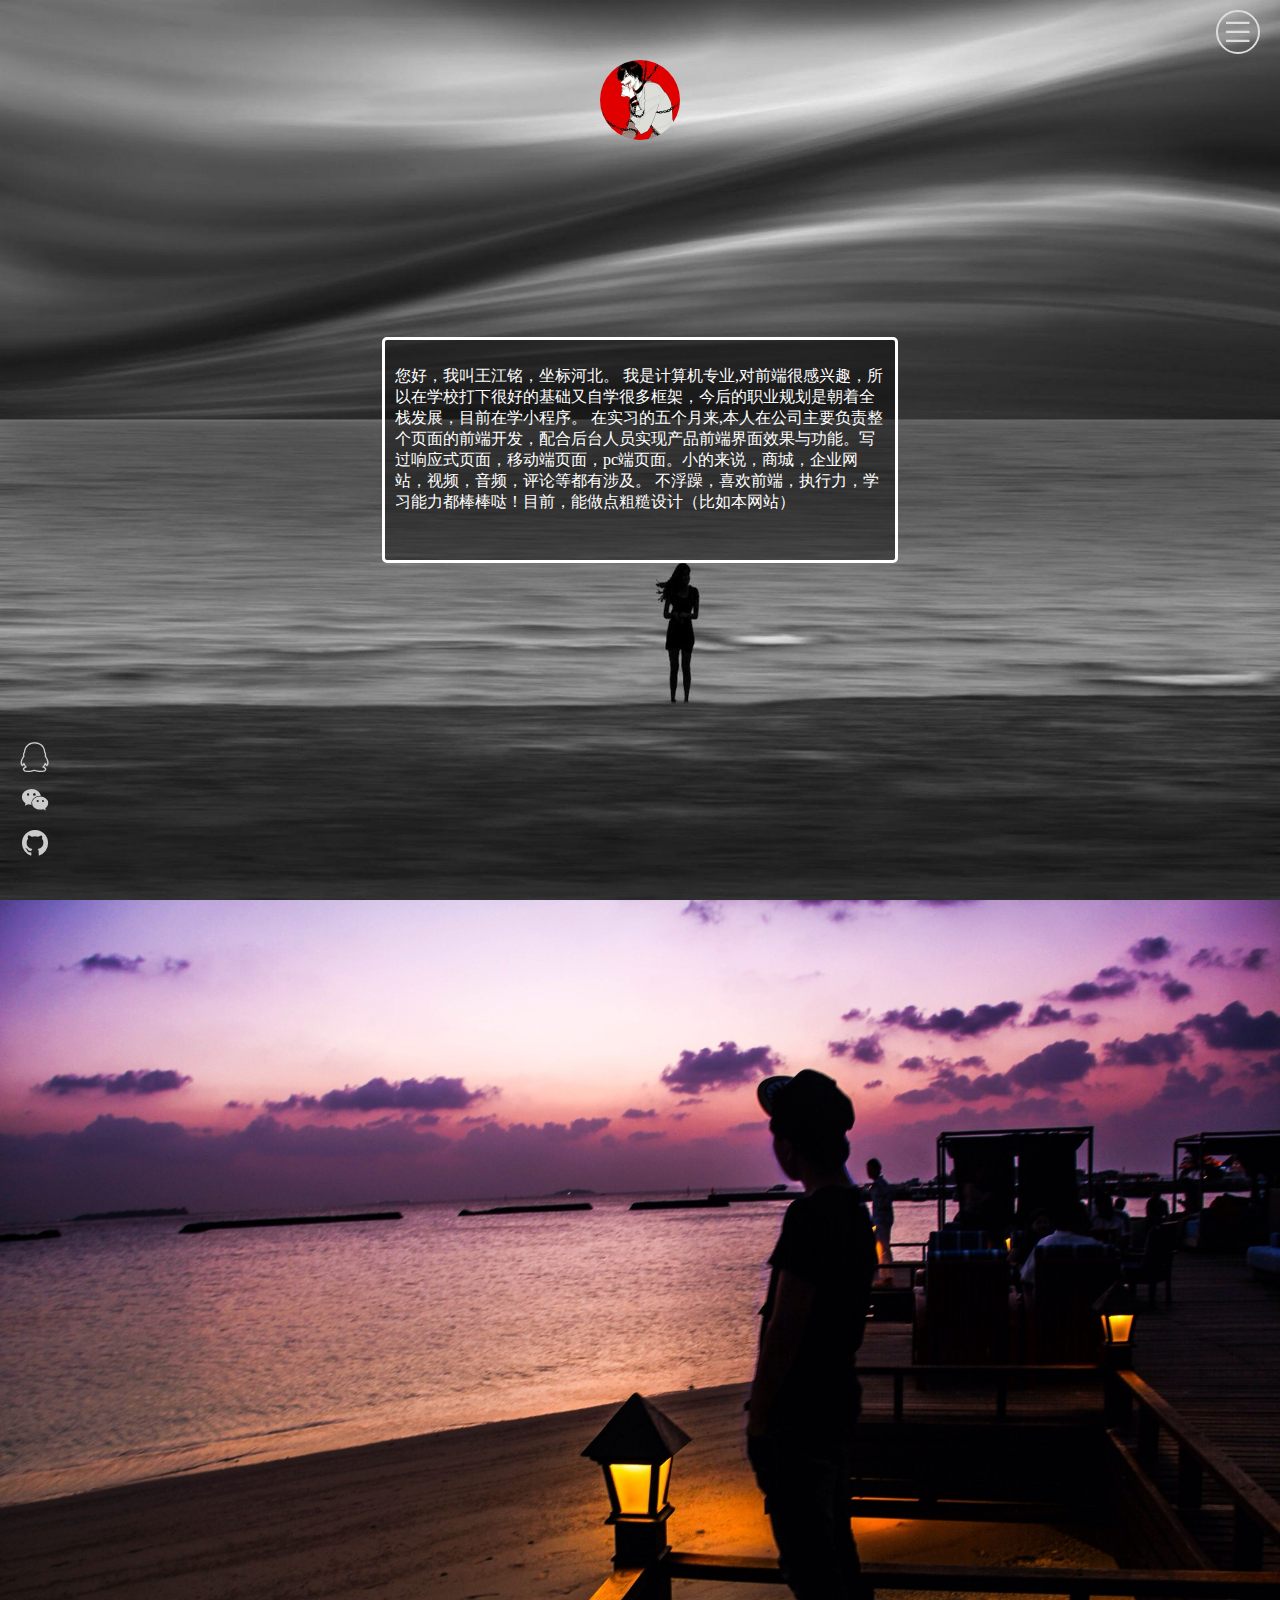
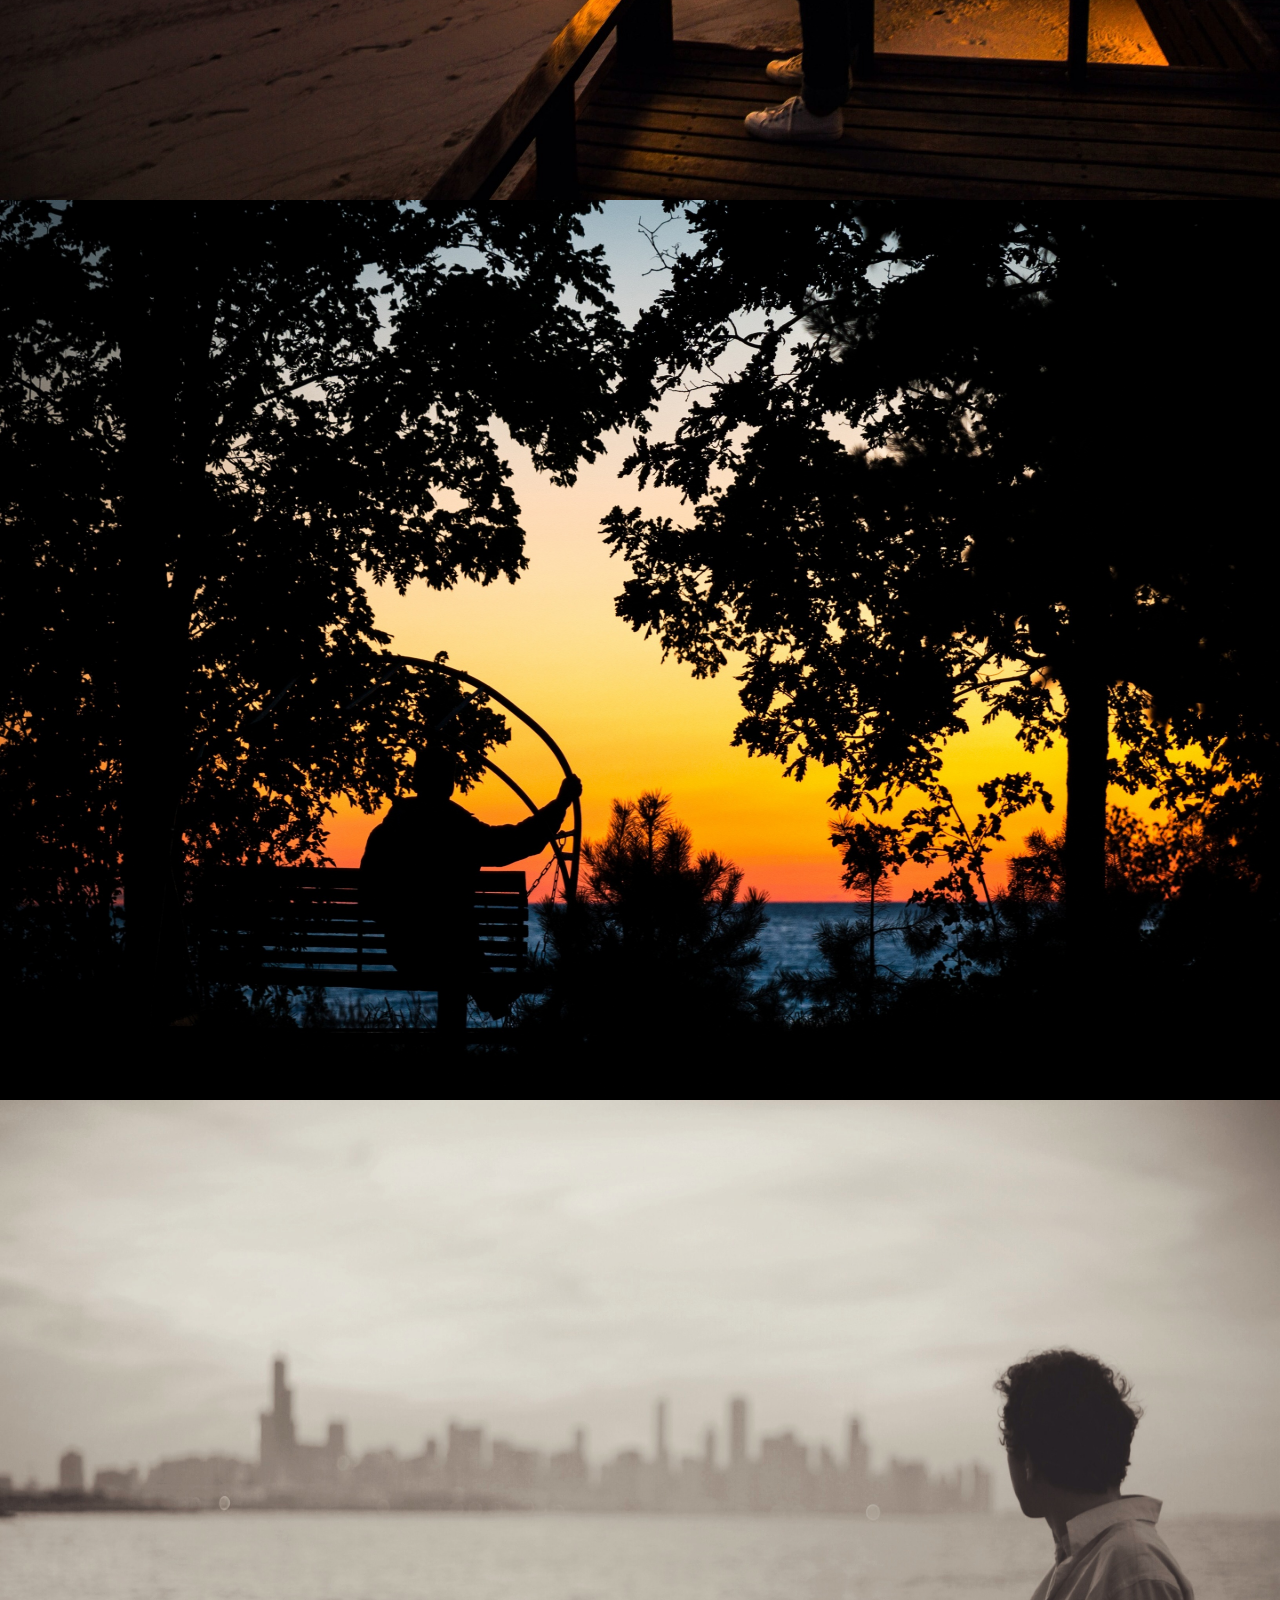
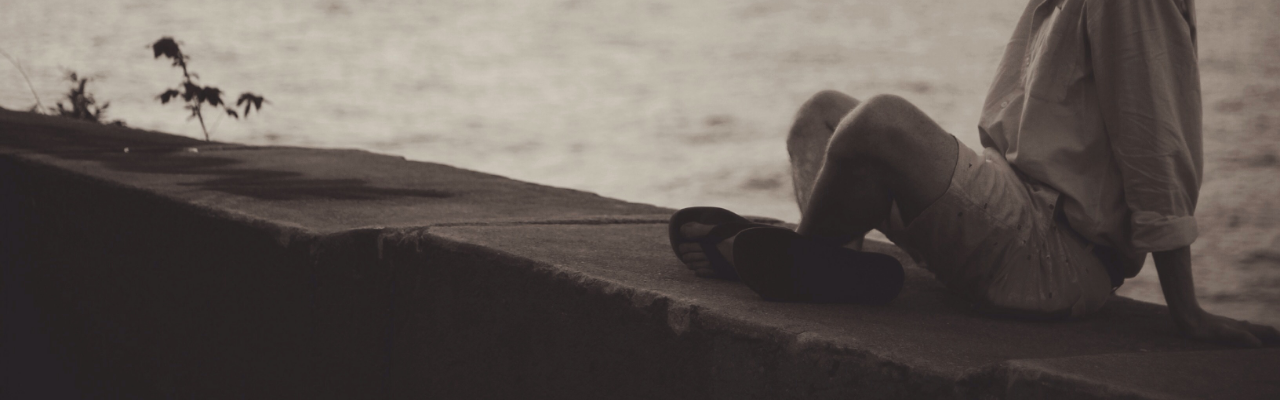
==== index.html @ 90ef5317 "“上传网站源码到github”" ====
<!DOCTYPE html>
<html lang="en">

<head>
    <meta charset="UTF-8">
    <meta name="viewport" content="width=device-width, initial-scale=1.0">
    <meta http-equiv="X-UA-Compatible" content="ie=edge">
    <title>Document</title>
    <link rel="stylesheet" href="./css/index.css">
    <script type="text/javascript" src="./lib/jquery-1.11.2.min.js"></script>
    <link rel="stylesheet" href="./src/css/style.css">
    <script src="./src/vmc.slide.js"></script>
    <script src="./src/vmc.slide.effects.js"></script>
    <script type="text/javascript">
        $(function () {
            $('.container #slide').vmcSlide({
                imgWidth: 0,
                imgHeight: 0,
                duration: 4000,
                speed: 800,
                effects: ['fade', 'slideX', 'slideY', 'page', 'circle', 'rollingX', 'rollingY',
                        'blindsX', 'blindsY'
                    ]
                    // , showText: true
                    ,
                random: false
                    // ,sideButton: false
                    // ,navButton: false
                    ,
                flip: function (from, to) {
                    console.log('from:' + from + ' to:' + to);
                },
                navButton: false,
                sideButton: false,
                hoverStop: false
            });
        });
    </script>

</head>

<body>
    <div class="container">
        <div class="warrper1 item">
            <div id="slide" class="slide">
                <ul>
                    <li><img src="./img/0.jpg" /></li>
                    <li><img src="./img/1.jpg" /></li>
                    <li><img src="./img/2.jpg" /></li>
                    <li><img src="./img/3.jpg" /></li>
                </ul>
            </div>
            <div class="portrait"> </div>
            <div class="list hide">
                <p>您好，我叫王江铭，坐标河北。 我是计算机专业,对前端很感兴趣，所以在学校打下很好的基础又自学很多框架，今后的职业规划是朝着全栈发展，目前在学小程序。 在实习的五个月来,本人在公司主要负责整个页面的前端开发，配合后台人员实现产品前端界面效果与功能。写过响应式页面，移动端页面，pc端页面。小的来说，商城，企业网站，视频，音频，评论等都有涉及。
                        不浮躁，喜欢前端，执行力，学习能力都棒棒哒！目前，能做点粗糙设计（比如本网站）</p>
            </div>
        </div>
        <div class="warrper2 item">
            
            <div class="list hide">
                <span><i>项目经验</i></span>
                <span><i>项目时间：</i>2019.5-2019.6</span>
                <span><i>项目介绍：</i>毕设作品类似空间留言系统，独自思考，增删改查评论点赞功能一一俱全</span>
                <span><i>工作内容：</i>从项目的构建但实现全由个人构思也许不太大，但麻雀虽小五脏俱全，项目利用了vue-cli3.0的脚手架，和谷歌firebases实时数据库，利用vue.store做了小小型的中央数据处理，axios实现留言的增删改查，也实现了点赞评论的功能，window.localStorage
                    做了简单的免密登陆，</span>
                <div><i style="font-weight: bold; color: #ccc;">github地址：</i><a
                        href="https://github.com/kevinqijie/messageboards.git"
                        target="blank">https://github.com/kevinqijie/messageboards.git</a></div>
            </div>
        </div>
        <div class="warrper3 item">
            <div class="list hide">
                <h4>教育经历</h4>
                <h6>毕业学校：邯郸职业技术学院</h6>
                <h6>学历：大专</h6>
                <h6>专业：软件技术</h6>
                <h6>掌握技能：<br>1、熟悉前端开发流程，掌握HTML css js<br>
                    2、熟练应用Office软件，初级PS<br>
                    3、熟悉常用框架 vue bootsrap jquery；<br>
                    4、掌握ajax、了解json数据格式 <br>
                    5、工作认真细致，具有较强的执行力、事业心及责任心，有严密的逻辑思维能力及全面分析能力。<br>
                    6、有自己封装组件的习惯GitHub也有，地址：https://github.com/kevinqijie/assembly.git</h6>
                <h6>自我评价：切得了图，抗得了枪，懂得了框架，还不要高价</h6>
            </div>
        </div>
        <div class="warrper4 item">
                <div class="list hide">
                        <h4>工作经历</h4>
                        <h6>时间：2018.12-2019.5</h6>
                        <h6>岗位：前端实习生</h6>
                        <h6>主要职责：<br>1、辅助技术开发<br>
                            2、书写静态网页，和微小组件<br>
                            
                    </div>
        </div>
        <div class="btnbox hide">
            <span class="clear">X</span>
           <ul class="btnlist">
            <li class="btn">首页</li>
            <li class="btn">项目经验</li>
            <li class="btn">学历&技能</li>
            <li class="btn">工作经历</li>
           </ul>
        </div>
        <span class="iconfont btnshow">&#xe7f4</span>
        <div class="callbox">
              <ul>
                  <li class="iconfont ">&#xe733 <span class="tip q"></span>
                    </li>
                  <li class="iconfont ">&#xe883 <span class="tip w"></span>
                    </li>
                  <li class="iconfont ">&#xe885<a href="https://github.com/kevinqijie?tab=repositories" class="tip g">https://github.com/kevinqijie?tab=repositories</a>
                </li>
              </ul>  
                
        </div>
        <!-- <audio autoplay='autoplay'  src="./img/bg.mp3">您的浏览器不支持 audio 标签。</audio> -->
    </div>
    
    <script src="./js/index.js"></script>
    
</body>

</html>
---- css/index.css ----
html,
body,
div,
ul,
li {
    margin: 0;
    padding: 0;
}
body{
    /* overflow-y: hidden; */
    overflow-x: hidden;
}
ul li {
    list-style: none;
}
a{
    color: #fff;
    text-decoration: none;
}
@font-face {
    font-family: 'iconfont';
    src: url('iconfont.eot');
    src: url('iconfont.eot?#iefix') format('embedded-opentype'),
        url('iconfont.woff2') format('woff2'),
        url('iconfont.woff') format('woff'),
        url('iconfont.ttf') format('truetype'),
        url('iconfont.svg#iconfont') format('svg');
}

.iconfont {
    font-family: "iconfont" !important;
    font-size: 16px;
    font-style: normal;
    -webkit-font-smoothing: antialiased;
    -moz-osx-font-smoothing: grayscale;
}

.container .item #slide.slide {
    width: 100%;
    height: 100%;
    overflow: hidden;
    cursor: default;
}

.container .item #slide.slide a:-webkit-any-link {
    color: -webkit-link;
    cursor: default;
    text-decoration: underline;
}
.list{
    cursor: pointer;
    transition: all 2s;
    border: 3px solid #fff;
    z-index: 99;
    border-radius: 5px;
    background: rgba(0, 0, 0, .42);
    color: #fff;
    padding: 10px;
}

.container {
    display: flex;
    flex-wrap: wrap;
}

.container .item {
    width: 100vw;
    height: 100vh;
    position: relative;
    /* margin-bottom: 20px; */
    overflow: hidden;
}

.container .item.warrper1 .list {
    position: absolute;
    width: 490px;
    height: 200px;
    top: 50%;
    left: 50%;
    transform: translate(-50%, -50%);
}
.container .item.warrper1 .portrait{
    background: url(../img/12.jpg) no-repeat;
    width: 80px;
    height: 80px;
    border-radius: 59%;
    background-size: 100% 100%;
    position: absolute;
    top: 60px;
    left: 50%;
    transform: translateX(-50%);
    cursor: pointer;
    z-index: 88;
}
/* .container .item.warrper1 .list.wchat{
   top: 100px;
   left: 100px;
   width: 100px;
   height: 50px;
}
.container .item.warrper1 .list.wchat.hide{
    top: -100px;
    left:-100px;
} */
.container .item.warrper1 .list.hide{
    top:-600px;
    left: -300px;
}
.container .item.warrper1 .list div{
    margin: 4px;
    /* display: block; */
    border-bottom:1px solid #000;
}
.container .item.warrper1 .list div a{
    color: #fff;
    cursor: pointer;
    text-decoration: none;
}
.container .item.warrper1 .list:hover {
    transform: translate(-50%, -54%);
    box-shadow: 0 2px 4px rgba(0, 0, 0, .12);
    transition: all 0.5s;
}

.container .item.warrper2 {
    background: url('../img/4.jpeg') no-repeat;
    background-size: 100% 100%
}
.container .item.warrper2 .list{
    width: 600px;
    position: absolute;
    top: 10px;
    left: 10px;

}
.container .item.warrper2 .list.hide{
    left: -700px;
    top: 50px;

}

.container .item.warrper2 .list:hover{
    top: 6px;
    left: 6px;
    box-shadow: 0 2px 4px rgba(0, 0, 0, .42);
    transition: all 0.5s;
}
.container .item.warrper2 .list span{
    display: block;
    margin: 5px;
}
.container .item.warrper2 .list span i{
    color: #ccc;
    font-weight: bold;
}
.container .item.warrper3 {
    background: url('../img/5.jpg') no-repeat;
    background-size: 100% 100%;
    position: relative;
}
.container .item.warrper3 .list{
   
    width: 600px;
    position: absolute;
    top: 20px;
    right: 300px;
    padding: 0 10px;
    top: 20px;
    right: 300px;
}

.container .item.warrper3 .list.hide{
    top: -100px;
    right: -700px;
}
.container .item.warrper3 .list:hover{
    top: 15px;
    right: 290px;
    transition: all 0.5s;
    box-shadow: 0 2px 4px rgba(0, 0, 0, .42);
}
.container .item.warrper4 {
    background: url('../img/6.jpg') no-repeat;
    background-size: 100% 100%
}
.container .item.warrper4 .list{
    width: 300px;
    position: absolute;
    bottom: 40px;
    right: 600px;
    
}
.container .item.warrper4 .list:hover{
    bottom: 44px;
    right: 603px;
    transition: all 0.3s
}
.container .item.warrper4 .list.hide{
  bottom: -300px;
  right: -400px;
}
.btnbox {
    position: fixed;
    top: 0px;
    right: 0px;
    z-index: 99;
    width: 100px;
    border-bottom: 100vh #e4e2e3  solid;
    border-left: 150px solid transparent;
    border-top:none;
    transition:  all 0.5s;
}
.btnbox .clear{
    display: inline-block;
    position: absolute;
    top: 5px;
    left: 10px;
    font-size: 30px;
    font-weight: bold;
    color: #ccc;
    cursor: pointer;

}
.btnbox.hide{
 right: -300px;
}
.btnbox .clear:hover{
    color: #fff;
}
.btnbox .btnlist{
    position: absolute;
    right: 1%;
    top:70px;
    height: 200px;
    width: 100px;
}
.btnbox .btnlist .btn{
    width: 100%;
    height: 50px;
    font-size: 18px;
    color: #666;
    line-height: 50px;
    text-align: center;
    cursor: pointer;
    
}
.btnbox .btnlist .btn:hover{
    font-weight: bold;
    color: #3e3e3e;
}
.btnshow{
    position: fixed;
    top: 10px;
    right: 20px;
    width: 40px;
    height: 40px;
    text-align: center;
    line-height: 40px;
    font-size: 30px;
    z-index: 88;
    color: #ddd;
    border: 2px solid #ddd;
    border-radius: 50%;
    cursor: pointer;
}
.btnshow:hover{
    font-weight: bold;
    color: #fff;
}
.callbox{
    position: fixed;
    left: 10px;
    bottom: 30px;
    z-index: 99;
}
.callbox ul li{
    font-size: 30px;
    margin: 10px;
    color: #ccc;
    display:flex;
    flex-wrap: wrap;
    cursor: pointer;
   
    align-items: center;
}
.callbox ul li .tip{
    display: none;
    width: 100px;
    height: 100px;
    font-size: 12px;
    
    margin-left: 30px;
    border:5px #fff solid;
    text-align: center;
    border-radius: 5px;
    position: relative;
    
}
.callbox ul li .tip::before{
    display: inline-block;
    content: '';
    border-right: 10px solid #fff;
    border-bottom: 10px solid transparent;
    border-top: 10px solid transparent;
    position: absolute;
  left:-15px;
  top:50%;
  transform: translateY(-50%)
}
.callbox ul li .tip.q{
    background: url(../img/15.jpg) no-repeat;
    background-size: 100% 100%;
}
.callbox ul li .tip.w{
    background: url(../img/14.jpg) no-repeat;
    background-size: 100% 100%;
}
.callbox ul li .tip.g{
 width: 300px;
 font-weight: bold;
 height: 50px;
 line-height: 50px;
  
}
.callbox ul li:hover .tip{
    display: inline-block;
}
---- src/css/style.css ----
/**
 * vmc.slide 图片轮播JQuery插件 v2.0.0
 * 维米客网页工作室 vomoc.com
 * https://github.com/vomoc/vmc.slide
 * vomoc@qq.com
 * 2017/03/20
 **/

.vui-slide-mimic {
    overflow: hidden;
    position: relative;
    margin: 0;
    padding: 0;
}

.vui-slide-scene {
    display: block;
    width: 100%;
    height: 100%;
    margin: 0;
    padding: 0;
    background-repeat: no-repeat;
}

.vui-slide-scene > img {
    height: 100%;
    width: 100%;
    border: 0;
    margin: 0;
    padding: 0;
}

.vui-slide-transfer {
    overflow: hidden;
    position: absolute;
    top: 0;
    left: 0;
    z-index: 10;
    width: 100%;
    height: 100%;
    margin: 0;
    padding: 0;
    list-style: none;
}

.vui-slide-transfer .vui-slide-grid {
    overflow: hidden;
    position: absolute;
    background-repeat: no-repeat;
}

.vui-slide-transfer .vui-slide-grid img {
    width: 100%;
    height: 100%;
    border: 0;
    margin: 0;
    padding: 0;
}

.vui-slide-handle-buttons {
    position: absolute;
    bottom: 3%;
    left: 0;
    z-index: 30;
    width: 100%;
    margin: 0;
    padding: 0;
    list-style: none;
    text-align: center;
    font-size: 0;
}

.vui-slide-handle-buttons .vui-slide-handle-button {
    display: inline-block;
    *zoom: 1;
    *display: inline;
    height: 12px;
    width: 12px;
    border-radius: 50%;
    background: #fff;
    margin: 0 5px;
    cursor: pointer;
    -webkit-box-shadow: #666 0px 0px 6px;
    -moz-box-shadow: #666 0px 0px 6px;
    box-shadow: #666 0px 0px 6px;
}

.vui-slide-handle-buttons .active {
    background-color: #CC0000;
}

.vui-slide-side-buttons {
    z-index: 30;
    position: absolute;
    top: 50%;
    left: 0;
    height: 0;
    width: 100%;
}

.vui-slide-side-buttons .vui-slide-side-button {
    position: absolute;
    top: -60px;
    height: 120px;
    width: 60px;
    background: transparent no-repeat center center;
    background-size: contain;
    cursor: pointer;
}

.vui-slide-side-buttons .next {
    right: 0;
    border-radius: 20px 0 0 20px;
    background-image: url("next.gif");
}

.vui-slide-side-buttons .prev {
    left: 0;
    border-radius: 0 20px 20px 0;
    background-image: url("prev.gif");
}

.vui-slide-side-buttons .hover {
    background-color: #000;
    filter: alpha(Opacity=40);
    -moz-opacity: 0.4;
    opacity: 0.4;
}

.vui-slide-mask {
    position: absolute;
    bottom: 0;
    left: 0;
    z-index: 20;
    width: 100%;
    height: 20%;
    background: #000;
    filter: alpha(Opacity=30);
    -moz-opacity: 0.3;
    opacity: 0.3;
}

.vui-slide-text {
    position: absolute;
    bottom: 0;
    left: 0;
    z-index: 25;
    width: 100%;
    height: 20%;
    overflow: hidden;
}

.vui-slide-text .text {
    padding: 10px 20px;
    font-size: 16px;
    font-weight: 400;
    color: #ffffff;
}

.vui-slide-text a {
    text-decoration: none;
    color: #ffffff;
}
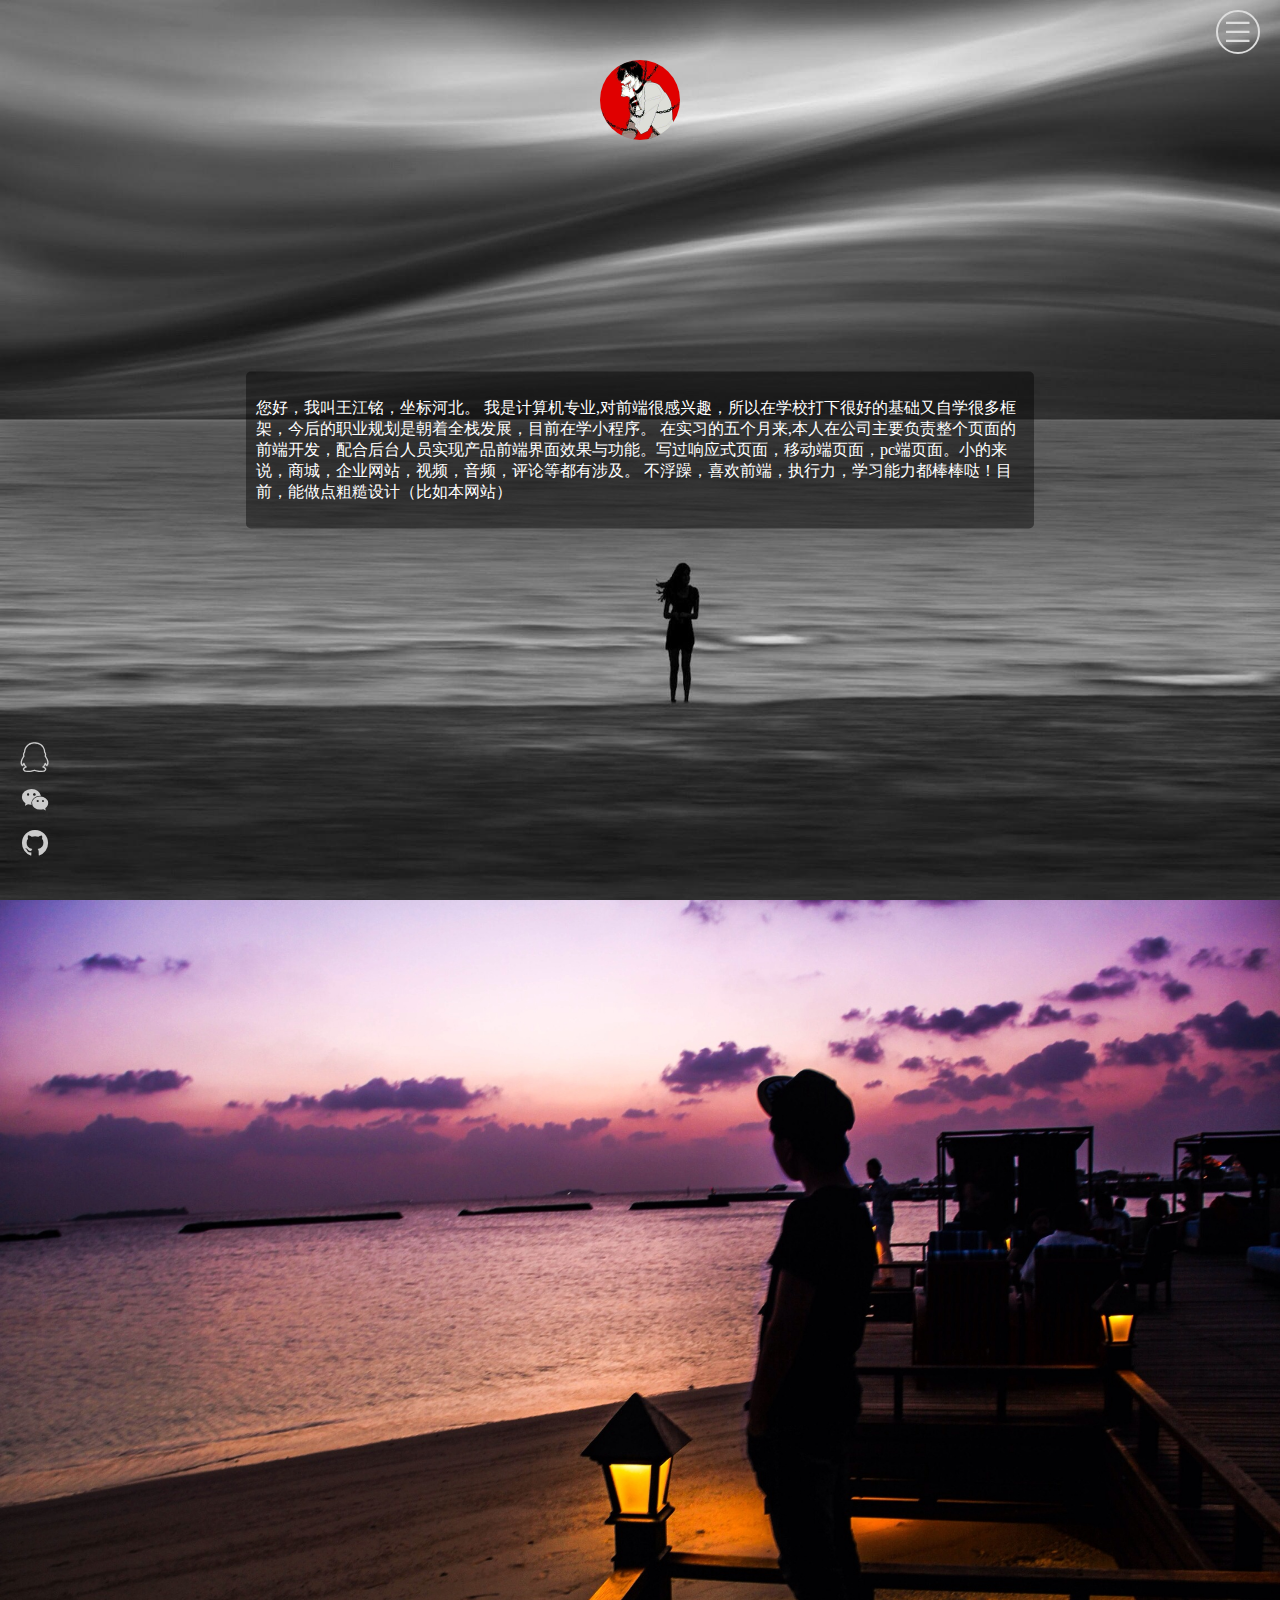
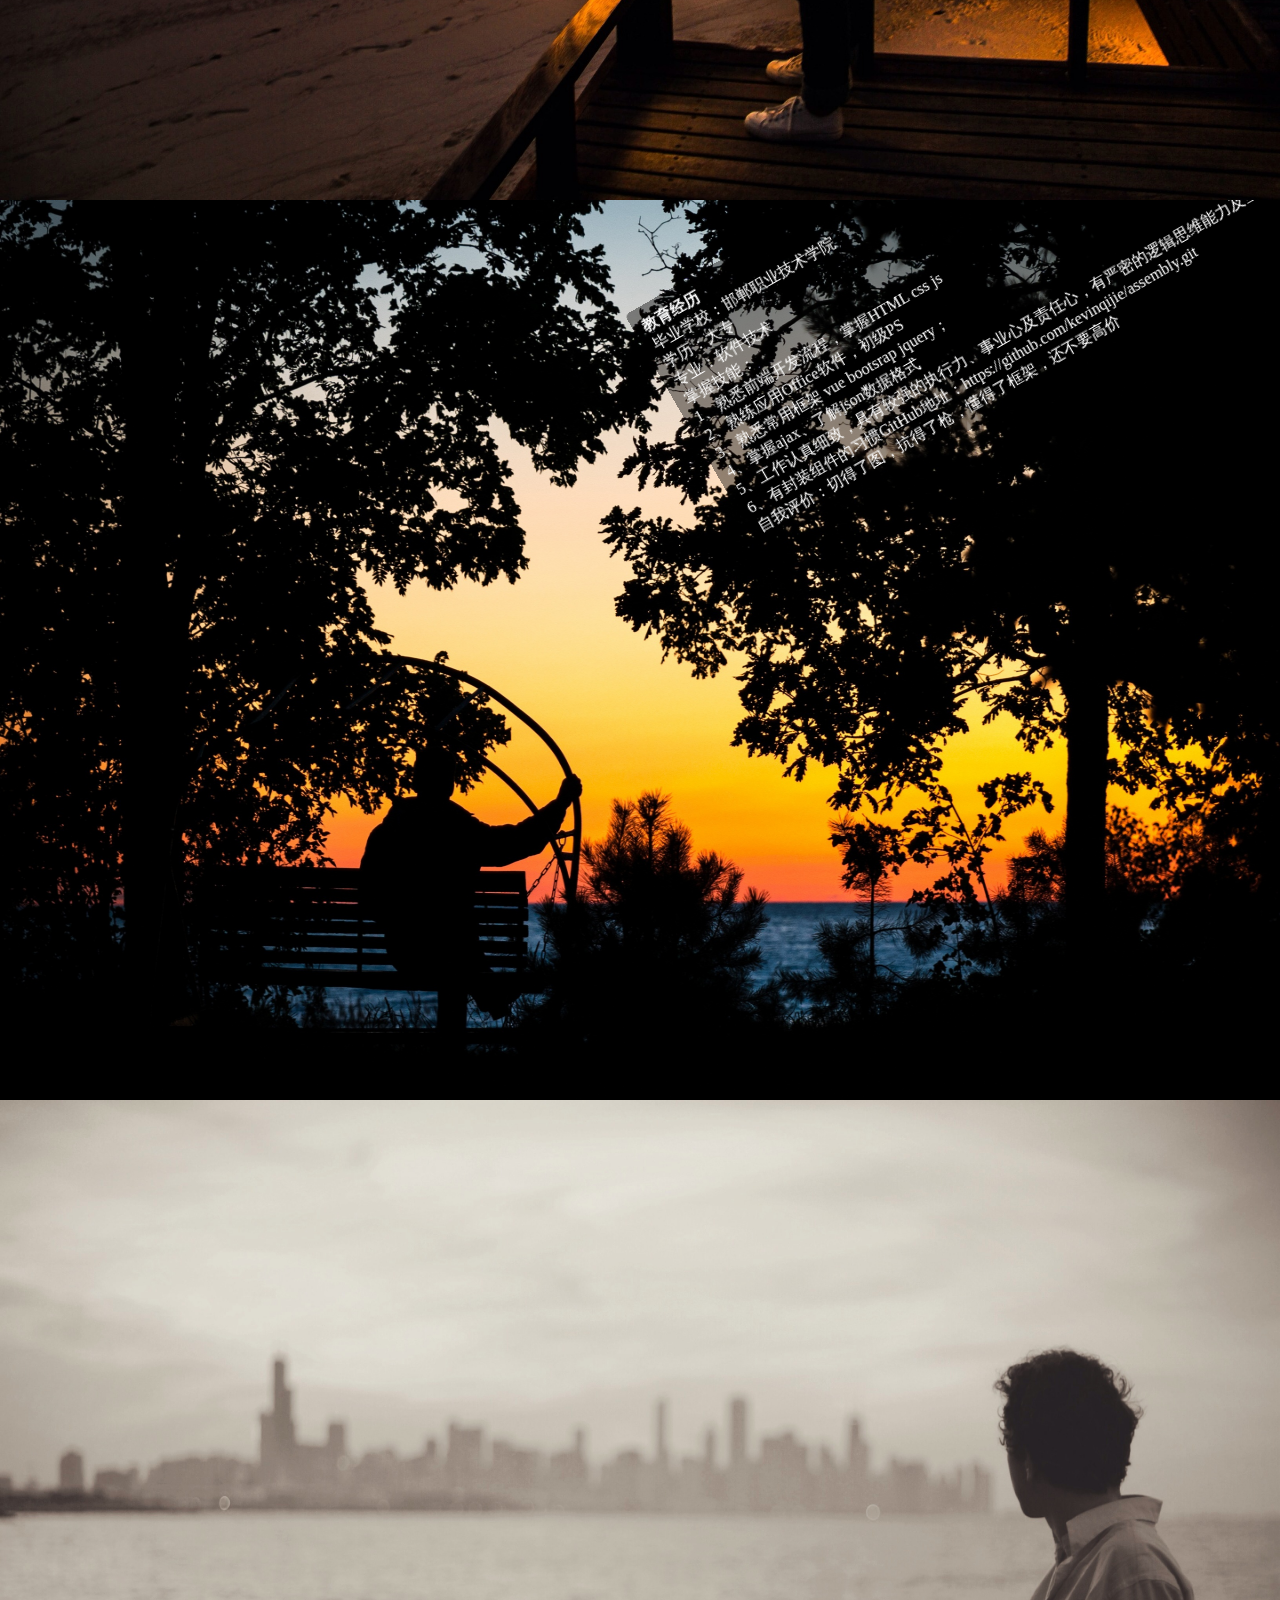
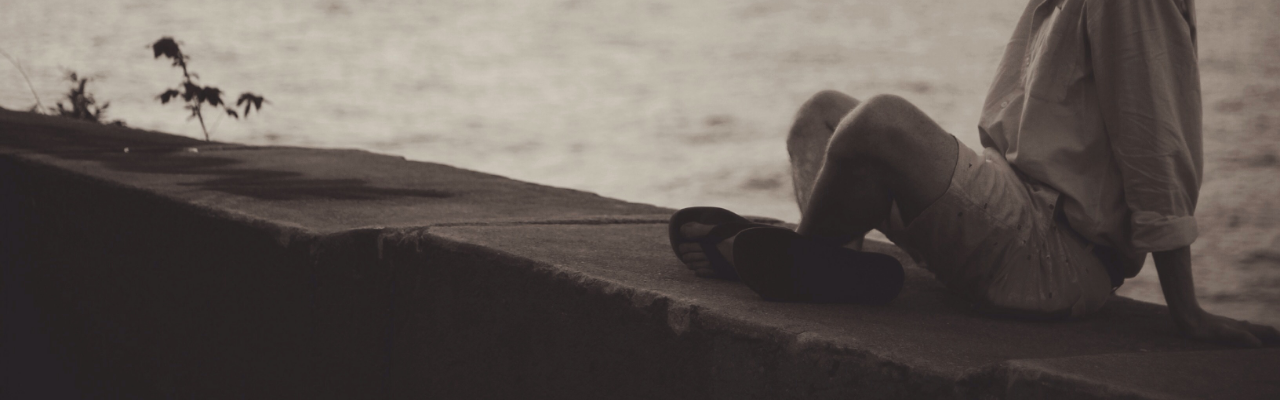
==== commit e2eda3f5: "“上传网站源码到github”" ====
--- a/index.html
+++ b/index.html
@@ -5,7 +5,7 @@
     <meta charset="UTF-8">
     <meta name="viewport" content="width=device-width, initial-scale=1.0">
     <meta http-equiv="X-UA-Compatible" content="ie=edge">
-    <title>Document</title>
+    <title>王江铭的个人博客</title>
     <link rel="stylesheet" href="./css/index.css">
     <script type="text/javascript" src="./lib/jquery-1.11.2.min.js"></script>
     <link rel="stylesheet" href="./src/css/style.css">
@@ -52,74 +52,109 @@
             </div>
             <div class="portrait"> </div>
             <div class="list hide">
-                <p>您好，我叫王江铭，坐标河北。 我是计算机专业,对前端很感兴趣，所以在学校打下很好的基础又自学很多框架，今后的职业规划是朝着全栈发展，目前在学小程序。 在实习的五个月来,本人在公司主要负责整个页面的前端开发，配合后台人员实现产品前端界面效果与功能。写过响应式页面，移动端页面，pc端页面。小的来说，商城，企业网站，视频，音频，评论等都有涉及。
-                        不浮躁，喜欢前端，执行力，学习能力都棒棒哒！目前，能做点粗糙设计（比如本网站）</p>
+                <p>您好，我叫王江铭，坐标河北。 我是计算机专业,对前端很感兴趣，所以在学校打下很好的基础又自学很多框架，今后的职业规划是朝着全栈发展，目前在学小程序。
+                    在实习的五个月来,本人在公司主要负责整个页面的前端开发，配合后台人员实现产品前端界面效果与功能。写过响应式页面，移动端页面，pc端页面。小的来说，商城，企业网站，视频，音频，评论等都有涉及。
+                    不浮躁，喜欢前端，执行力，学习能力都棒棒哒！目前，能做点粗糙设计（比如本网站）</p>
             </div>
         </div>
         <div class="warrper2 item">
-            
+
             <div class="list hide">
-                <span><i>项目经验</i></span>
+                <!-- <span><i>项目经验</i></span>
                 <span><i>项目时间：</i>2019.5-2019.6</span>
                 <span><i>项目介绍：</i>毕设作品类似空间留言系统，独自思考，增删改查评论点赞功能一一俱全</span>
                 <span><i>工作内容：</i>从项目的构建但实现全由个人构思也许不太大，但麻雀虽小五脏俱全，项目利用了vue-cli3.0的脚手架，和谷歌firebases实时数据库，利用vue.store做了小小型的中央数据处理，axios实现留言的增删改查，也实现了点赞评论的功能，window.localStorage
                     做了简单的免密登陆，</span>
                 <div><i style="font-weight: bold; color: #ccc;">github地址：</i><a
                         href="https://github.com/kevinqijie/messageboards.git"
-                        target="blank">https://github.com/kevinqijie/messageboards.git</a></div>
+                        target="blank">https://github.com/kevinqijie/messageboards.git</a></div> -->
+                <div class="nav">
+                    <ul>
+                        <li class="navbtn">留言板</li>
+                        <li class="navbtn">视频网站</li>
+                        <li class="navbtn">个人博客</li>
+                    </ul>
+                </div>
+                <div class="cardbox">
+                    <div class=" card">
+                        <ul>
+                            <li>项目名称：留言&博客</li>
+                            <li>项目介绍：前段时间构思的毕设作品，类似空间留言系统，我曾想做成 <span>这样<i class="Expect"></i></span>  ，可没想做成 <span>这样<i class="reality"></i></span>  ，麻雀虽小不过五脏俱全，增删改查还能评论点赞；
+                            </li>
+                            <li>工作内容：设计项目原型，数据交互方式，构建项目，利用谷歌firebases实时数据库搭建后台（ps：如需访问请用科学上网）；</li>
+                            <li>项目地址:</li>
+                        </ul>
+                    </div>
+                    <div class="card card2" style=" display: none">
+                        <ul>
+                            <li>项目名称：视频门户网站</li>
+                            <li>项目介绍：基于bootstarp的视频网站，我曾想做成 <span>这样<i class="Expect"></i></span>  ，可没想做成 <span>这样<i class="reality"></i></span>  ，不过仍在完善中
+                            </li>
+                            <li>工作内容：基于bootstarp框架实现响应式布局</li>
+                            <li>项目地址: <br>
+                                <a href="https://kevinqijie.github.io/Viewing.github.io/" target="blank">https://kevinqijie.github.io/Viewing.github.io/</a></li>
+                        </ul>
+                    </div>
+                    <div class=" card" style=" display: none">
+                    <ul>
+                        <li>别看了个人博客就这个，要多少是多要什么自行车</li>
+                    </ul>
+                    </div>
+                </div>
             </div>
         </div>
         <div class="warrper3 item">
             <div class="list hide">
-                <h4>教育经历</h4>
-                <h6>毕业学校：邯郸职业技术学院</h6>
-                <h6>学历：大专</h6>
-                <h6>专业：软件技术</h6>
-                <h6>掌握技能：<br>1、熟悉前端开发流程，掌握HTML css js<br>
+                <strong>教育经历</strong><br>
+                <span>毕业学校：邯郸职业技术学院</span><br>
+                <span>学历：大专</span><br>
+                <span>专业：软件技术</span><br>
+                <span>掌握技能：<br>1、熟悉前端开发流程，掌握HTML css js<br>
                     2、熟练应用Office软件，初级PS<br>
                     3、熟悉常用框架 vue bootsrap jquery；<br>
                     4、掌握ajax、了解json数据格式 <br>
                     5、工作认真细致，具有较强的执行力、事业心及责任心，有严密的逻辑思维能力及全面分析能力。<br>
-                    6、有自己封装组件的习惯GitHub也有，地址：https://github.com/kevinqijie/assembly.git</h6>
-                <h6>自我评价：切得了图，抗得了枪，懂得了框架，还不要高价</h6>
+                    6、有封装组件的习惯GitHub地址：https://github.com/kevinqijie/assembly.git</span><br>
+                <span>自我评价：切得了图，抗得了枪，懂得了框架，还不要高价</span>
             </div>
         </div>
         <div class="warrper4 item">
-                <div class="list hide">
-                        <h4>工作经历</h4>
-                        <h6>时间：2018.12-2019.5</h6>
-                        <h6>岗位：前端实习生</h6>
-                        <h6>主要职责：<br>1、辅助技术开发<br>
-                            2、书写静态网页，和微小组件<br>
-                            
-                    </div>
+            <div class="list hide">
+                <strong>工作经历</strong><br>
+                <span>时间：2018.12-2019.5</span><br>
+                <span>岗位：前端实习生</span>
+                <span>主要职责：<br>1、辅助技术开发<br>
+                    2、书写静态网页，和微小组件<br>
+
+            </div>
         </div>
         <div class="btnbox hide">
             <span class="clear">X</span>
-           <ul class="btnlist">
-            <li class="btn">首页</li>
-            <li class="btn">项目经验</li>
-            <li class="btn">学历&技能</li>
-            <li class="btn">工作经历</li>
-           </ul>
+            <ul class="btnlist">
+                <li class="btn active">首页</li>
+                <li class="btn">项目经验</li>
+                <li class="btn">学历&技能</li>
+                <li class="btn">工作经历</li>
+            </ul>
         </div>
         <span class="iconfont btnshow">&#xe7f4</span>
         <div class="callbox">
-              <ul>
-                  <li class="iconfont ">&#xe733 <span class="tip q"></span>
-                    </li>
-                  <li class="iconfont ">&#xe883 <span class="tip w"></span>
-                    </li>
-                  <li class="iconfont ">&#xe885<a href="https://github.com/kevinqijie?tab=repositories" class="tip g">https://github.com/kevinqijie?tab=repositories</a>
+            <ul>
+                <li class="iconfont ">&#xe733 <span class="tip q"></span>
                 </li>
-              </ul>  
-                
+                <li class="iconfont ">&#xe883 <span class="tip w"></span>
+                </li>
+                <li class="iconfont ">&#xe885<a href="https://github.com/kevinqijie?tab=repositories"
+                        class="tip g">https://github.com/kevinqijie?tab=repositories</a>
+                </li>
+            </ul>
+
         </div>
-        <!-- <audio autoplay='autoplay'  src="./img/bg.mp3">您的浏览器不支持 audio 标签。</audio> -->
+        <audio autoplay='autoplay'  src="./img/bg.mp3">您的浏览器不支持 audio 标签。</audio>
     </div>
-    
+    <div class="welt"><span class="an"> 温馨提示，本站加了bgm可是谷歌浏览器不默认自动播放，如需要请自行百度</span></div>
     <script src="./js/index.js"></script>
-    
+
 </body>
 
 </html>--- a/css/index.css
+++ b/css/index.css
@@ -6,17 +6,21 @@
     margin: 0;
     padding: 0;
 }
-body{
+
+body {
     /* overflow-y: hidden; */
     overflow-x: hidden;
 }
+
 ul li {
     list-style: none;
 }
-a{
+
+a {
     color: #fff;
     text-decoration: none;
 }
+
 @font-face {
     font-family: 'iconfont';
     src: url('iconfont.eot');
@@ -41,21 +45,55 @@
     overflow: hidden;
     cursor: default;
 }
-
+.welt{
+    position: fixed;
+    top: 10px;
+    left: 0;
+    width: 100vw;
+    background: rgba(0, 0, 0, .42);
+    color: #fff;
+    z-index: 88;
+    height: 30px;
+    display: none;
+}
+.welt .an{
+    height: 30px;
+    line-height: 30px;
+    white-space:nowrap;
+    position: absolute;
+    left: 2000px;
+    transition: all 5s ;
+    /* animation: an 25s linear infinite; */
+}
+@keyframes an{ 
+    0%{left: 1600px;}
+    20%{left: 1200px;}
+    40%{left: 800px;}
+    60%{left: 400px;}
+    80%{left: 0;}
+    100%{left: -550px;}
+}
 .container .item #slide.slide a:-webkit-any-link {
     color: -webkit-link;
     cursor: default;
     text-decoration: underline;
 }
-.list{
-    cursor: pointer;
-    transition: all 2s;
-    border: 3px solid #fff;
+
+.list {
+    cursor: pointer;
+    transition: left 1s linear, top 1s linear, transform 1s;
+    /* border: 3px solid #fff; */
     z-index: 99;
     border-radius: 5px;
     background: rgba(0, 0, 0, .42);
     color: #fff;
     padding: 10px;
+    min-width: 300px;
+    width: 60vw;
+    top: 50%;
+    left: 50%;
+    position: absolute;
+    transform: translate(-50%, -50%)  rotateZ(0deg);
 }
 
 .container {
@@ -71,15 +109,7 @@
     overflow: hidden;
 }
 
-.container .item.warrper1 .list {
-    position: absolute;
-    width: 490px;
-    height: 200px;
-    top: 50%;
-    left: 50%;
-    transform: translate(-50%, -50%);
-}
-.container .item.warrper1 .portrait{
+.container .item.warrper1 .portrait {
     background: url(../img/12.jpg) no-repeat;
     width: 80px;
     height: 80px;
@@ -92,31 +122,25 @@
     cursor: pointer;
     z-index: 88;
 }
-/* .container .item.warrper1 .list.wchat{
-   top: 100px;
-   left: 100px;
-   width: 100px;
-   height: 50px;
-}
-.container .item.warrper1 .list.wchat.hide{
-    top: -100px;
-    left:-100px;
-} */
-.container .item.warrper1 .list.hide{
-    top:-600px;
+
+.container .item.warrper1 .list.hide {
+    top: -600px;
     left: -300px;
-}
-.container .item.warrper1 .list div{
+    transform: rotateZ(-90deg)
+}
+
+.container .item.warrper1 .list div {
     margin: 4px;
-    /* display: block; */
-    border-bottom:1px solid #000;
-}
-.container .item.warrper1 .list div a{
+    border-bottom: 1px solid #000;
+}
+
+.container .item.warrper1 .list div a {
     color: #fff;
     cursor: pointer;
     text-decoration: none;
 }
-.container .item.warrper1 .list:hover {
+
+.container .item .list:hover {
     transform: translate(-50%, -54%);
     box-shadow: 0 2px 4px rgba(0, 0, 0, .12);
     transition: all 0.5s;
@@ -126,91 +150,142 @@
     background: url('../img/4.jpeg') no-repeat;
     background-size: 100% 100%
 }
-.container .item.warrper2 .list{
-    width: 600px;
-    position: absolute;
-    top: 10px;
-    left: 10px;
-
-}
-.container .item.warrper2 .list.hide{
+
+.container .item.warrper2 .list {
+    height: 400px;
+    display: flex;
+}
+
+.container .item.warrper2 .list .nav ul li {
+    width: 100px;
+    height: 50px;
+    font-size: 18px;
+    line-height: 50px;
+    text-align: center;
+}
+
+.container .item.warrper2 .list .nav ul li:hover {
+    color: #ccc;
+}
+
+.container .item.warrper2 .list .cardbox {
+    position: relative;
+    flex-grow: 1;
+    padding: 10px;
+}
+
+.container .item.warrper2 .list .cardbox .card {
+    width: 100%;
+    height: 400px;
+    position: absolute;
+}
+.card ul {
+    width: 100%;
+    height: 100%;
+    padding:5px;
+    box-sizing: border-box;
+    border: 3px #fff solid;
+    border-radius: 5px;
+}
+.card ul li {
+    font-size: 15px;
+    
+    margin-bottom: 10px;
+}
+
+.card ul li span {
+    color: #000;
+    position: relative;
+}
+.card ul li span:hover i{
+    display: inline-block;
+}
+.card ul li span i{
+    display: none;
+    width: 300px;
+    height: 300px;
+    position: absolute;
+    z-index: 88;
+    left: -135px;
+    top: 30px;
+}
+.card ul li span i.Expect {
+
+    background: url(../img/16.jpg) no-repeat;
+    background-size: 100% 100%;
+    
+}
+.card ul li span i.reality{
+    background: url(../img/17.jpg) no-repeat;
+    background-size: 100% 100%;
+}
+.card ul li span i::before{
+    display: inline-block;
+    content: '';
+    border-bottom: 10px #fff solid;
+    border-right: 10px solid transparent;
+    border-left: 10px solid transparent;
+    position: absolute;
+    top:-10px;
+    left:50%;
+    transform: translateX(-50%)
+}
+.card.card2 ul li span i.Expect {
+
+    background: url(../img/18.jpg) no-repeat;
+    background-size: 100% 100%;
+    
+}
+.card.card2 ul li span i.reality{
+    background: url(../img/19.jpg) no-repeat;
+    background-size: 100% 100%;
+}
+.card ul li a{
+    color: blue;
+    word-wrap: break-word
+}
+.container .item.warrper2 .list.hide {
     left: -700px;
     top: 50px;
-
-}
-
-.container .item.warrper2 .list:hover{
-    top: 6px;
-    left: 6px;
-    box-shadow: 0 2px 4px rgba(0, 0, 0, .42);
-    transition: all 0.5s;
-}
-.container .item.warrper2 .list span{
-    display: block;
-    margin: 5px;
-}
-.container .item.warrper2 .list span i{
-    color: #ccc;
-    font-weight: bold;
-}
+    transform: rotateZ(90deg)
+}
+
 .container .item.warrper3 {
     background: url('../img/5.jpg') no-repeat;
     background-size: 100% 100%;
     position: relative;
 }
-.container .item.warrper3 .list{
-   
-    width: 600px;
-    position: absolute;
-    top: 20px;
-    right: 300px;
-    padding: 0 10px;
-    top: 20px;
-    right: 300px;
-}
-
-.container .item.warrper3 .list.hide{
+
+.container .item.warrper3 .list.hide {
     top: -100px;
     right: -700px;
-}
-.container .item.warrper3 .list:hover{
-    top: 15px;
-    right: 290px;
-    transition: all 0.5s;
-    box-shadow: 0 2px 4px rgba(0, 0, 0, .42);
-}
+    transform: rotateZ(-390deg)
+}
+
 .container .item.warrper4 {
     background: url('../img/6.jpg') no-repeat;
     background-size: 100% 100%
 }
-.container .item.warrper4 .list{
-    width: 300px;
-    position: absolute;
-    bottom: 40px;
-    right: 600px;
-    
-}
-.container .item.warrper4 .list:hover{
-    bottom: 44px;
-    right: 603px;
-    transition: all 0.3s
-}
-.container .item.warrper4 .list.hide{
-  bottom: -300px;
-  right: -400px;
-}
+
+.container .item.warrper4 .list.hide {
+    left: 2000px;
+    top:-300px;
+    transform: rotateZ(190deg)
+}
+
 .btnbox {
     position: fixed;
     top: 0px;
     right: 0px;
     z-index: 99;
     width: 100px;
-    border-bottom: 100vh #e4e2e3  solid;
+    border-bottom: 100vh #e4e2e3 solid;
     border-left: 150px solid transparent;
-    border-top:none;
-    transition:  all 0.5s;
-}
-.btnbox .clear{
+    border-top: none;
+    transition: all 0.5s;
+}
+
+.btnbox .clear {
     display: inline-block;
     position: absolute;
     top: 5px;
@@ -221,20 +296,24 @@
     cursor: pointer;
 
 }
-.btnbox.hide{
- right: -300px;
-}
-.btnbox .clear:hover{
-    color: #fff;
-}
-.btnbox .btnlist{
+
+.btnbox.hide {
+    right: -300px;
+}
+
+.btnbox .clear:hover {
+    color: #fff;
+}
+
+.btnbox .btnlist {
     position: absolute;
     right: 1%;
-    top:70px;
+    top: 70px;
     height: 200px;
     width: 100px;
 }
-.btnbox .btnlist .btn{
+
+.btnbox .btnlist .btn {
     width: 100%;
     height: 50px;
     font-size: 18px;
@@ -242,13 +321,30 @@
     line-height: 50px;
     text-align: center;
     cursor: pointer;
-    
-}
-.btnbox .btnlist .btn:hover{
+    transition: all 1s;
+}
+.btnbox .btnlist .btn.active{
     font-weight: bold;
     color: #3e3e3e;
-}
-.btnshow{
+    position: relative;
+}
+.btnbox .btnlist .active::before{
+  display: inline-block;
+  content: '';
+  width: 95px;
+  border: 2px #000 solid;
+  position: absolute;
+  top:25px;
+  left: 0;
+
+}
+
+.btnbox .btnlist .btn:hover {
+  font-weight: bold;
+    color: #3e3e3e;
+}
+
+.btnshow {
     position: fixed;
     top: 10px;
     right: 20px;
@@ -257,71 +353,80 @@
     text-align: center;
     line-height: 40px;
     font-size: 30px;
-    z-index: 88;
+    z-index: 89;
     color: #ddd;
     border: 2px solid #ddd;
     border-radius: 50%;
     cursor: pointer;
 }
-.btnshow:hover{
+
+.btnshow:hover {
     font-weight: bold;
     color: #fff;
 }
-.callbox{
+
+.callbox {
     position: fixed;
     left: 10px;
     bottom: 30px;
     z-index: 99;
 }
-.callbox ul li{
+
+.callbox ul li {
     font-size: 30px;
     margin: 10px;
     color: #ccc;
-    display:flex;
+    display: flex;
     flex-wrap: wrap;
     cursor: pointer;
-   
+
     align-items: center;
 }
-.callbox ul li .tip{
+
+.callbox ul li .tip {
     display: none;
     width: 100px;
     height: 100px;
     font-size: 12px;
-    
+
     margin-left: 30px;
-    border:5px #fff solid;
+    border: 5px #fff solid;
     text-align: center;
     border-radius: 5px;
     position: relative;
-    
-}
-.callbox ul li .tip::before{
+
+}
+
+.callbox ul li .tip::before {
     display: inline-block;
     content: '';
     border-right: 10px solid #fff;
     border-bottom: 10px solid transparent;
     border-top: 10px solid transparent;
     position: absolute;
-  left:-15px;
-  top:50%;
-  transform: translateY(-50%)
-}
-.callbox ul li .tip.q{
+    left: -15px;
+    top: 50%;
+    transform: translateY(-50%)
+}
+
+.callbox ul li .tip.q {
     background: url(../img/15.jpg) no-repeat;
     background-size: 100% 100%;
 }
-.callbox ul li .tip.w{
+
+.callbox ul li .tip.w {
     background: url(../img/14.jpg) no-repeat;
     background-size: 100% 100%;
 }
-.callbox ul li .tip.g{
- width: 300px;
- font-weight: bold;
- height: 50px;
- line-height: 50px;
-  
-}
-.callbox ul li:hover .tip{
+
+.callbox ul li .tip.g {
+    width: 300px;
+    font-weight: bold;
+    height: 50px;
+    line-height: 50px;
+
+}
+
+.callbox ul li:hover .tip {
     display: inline-block;
-}
+}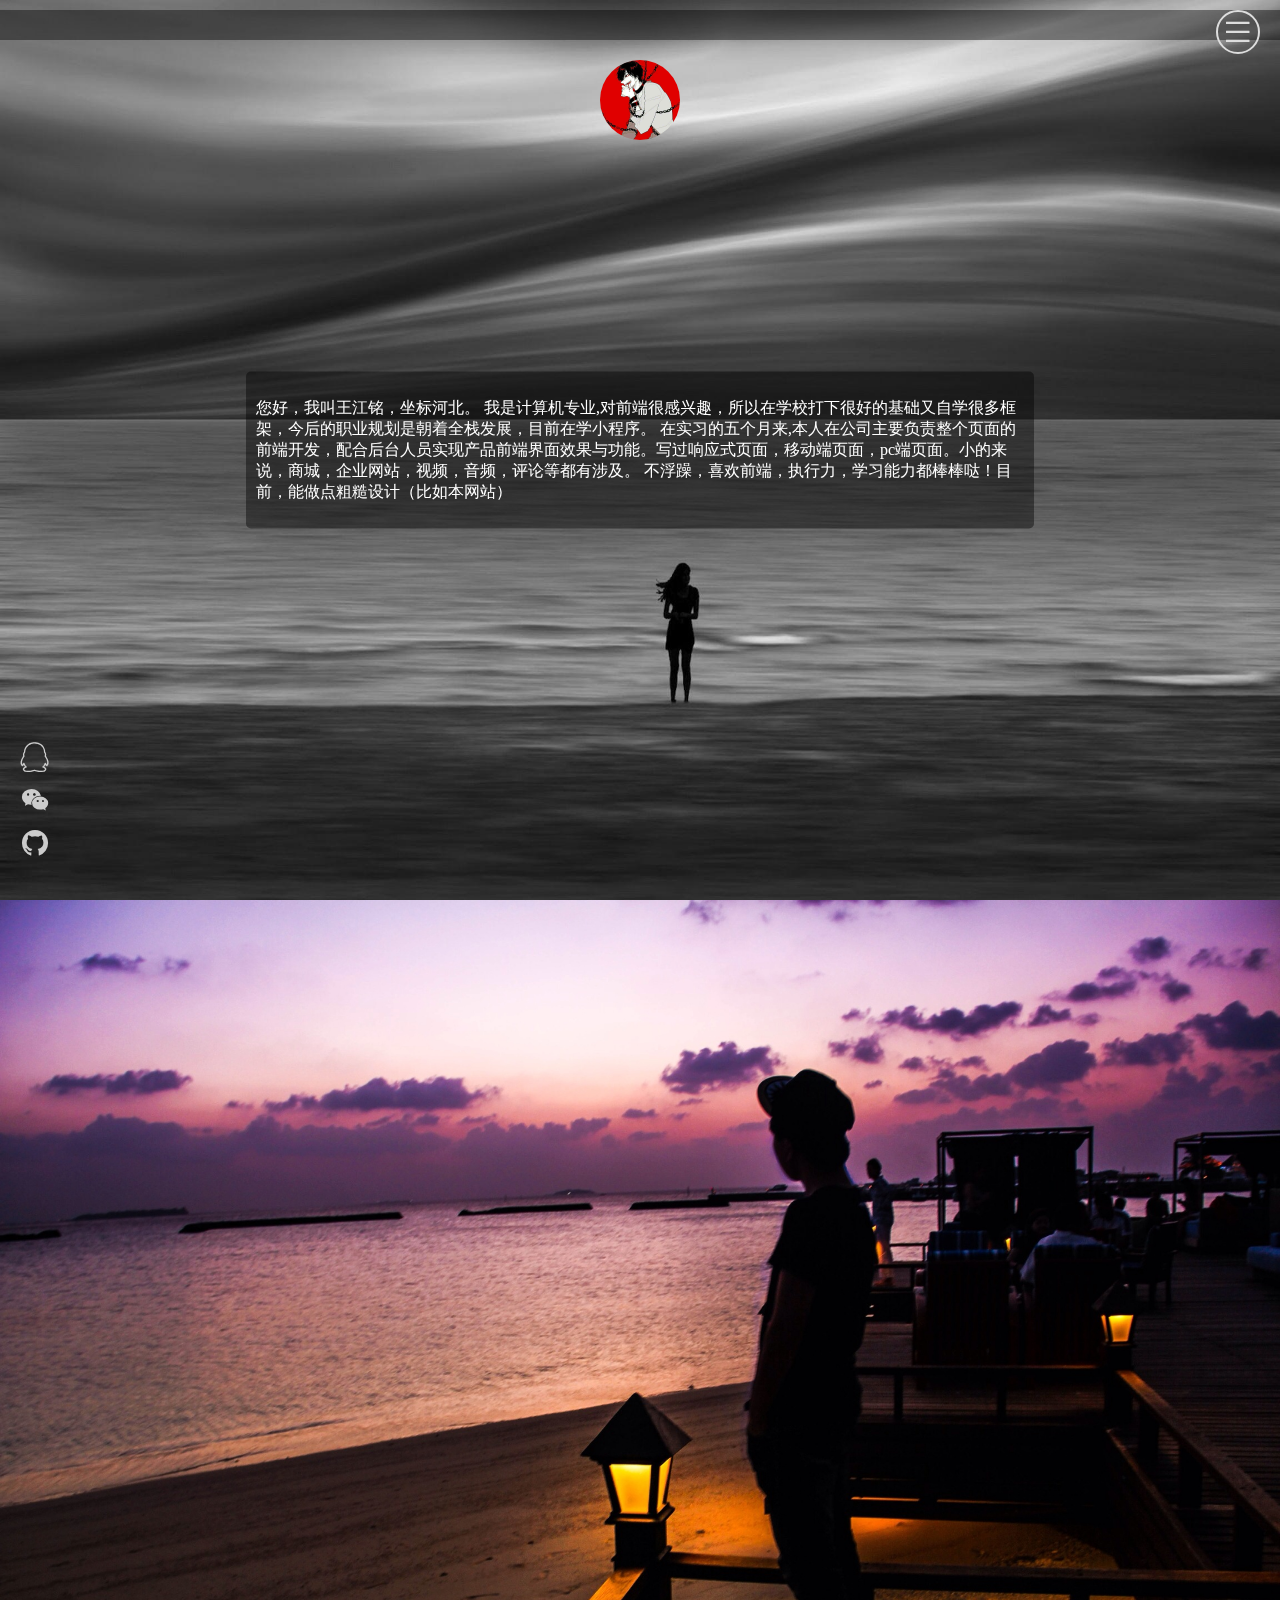
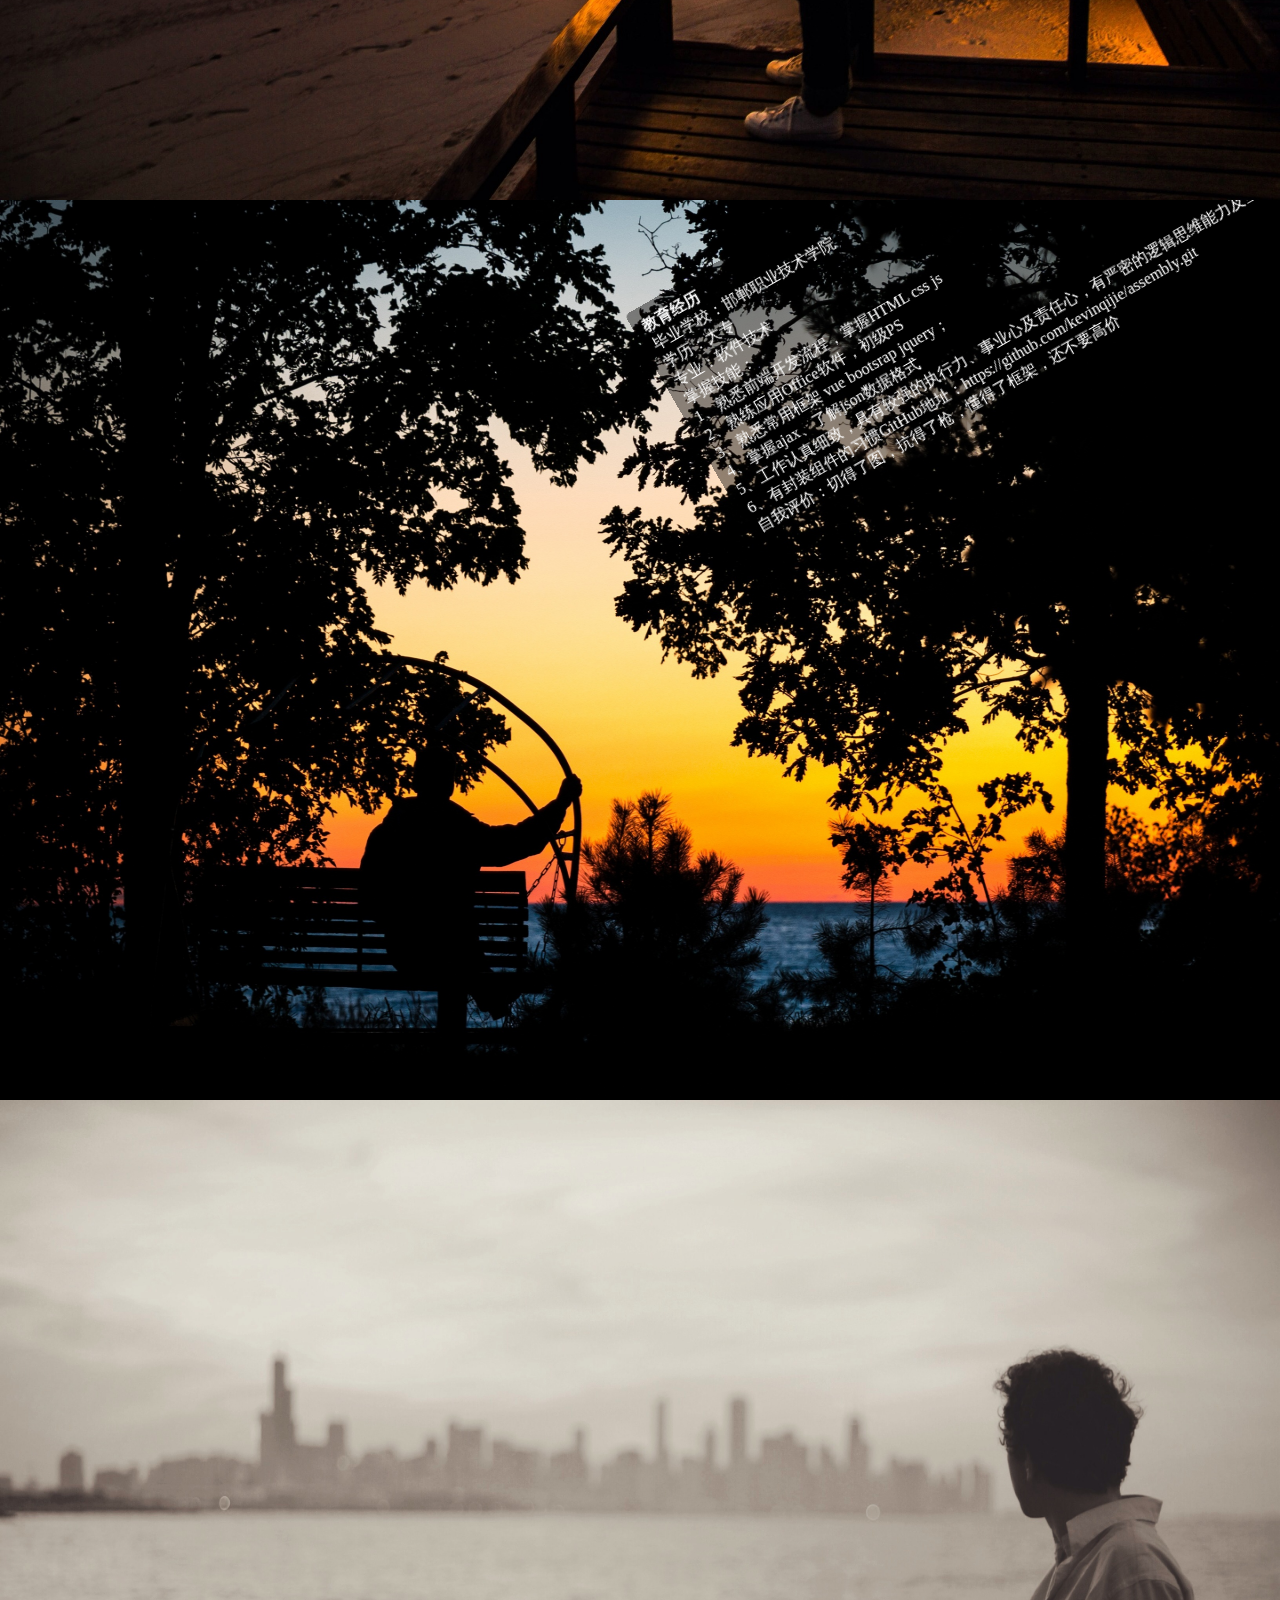
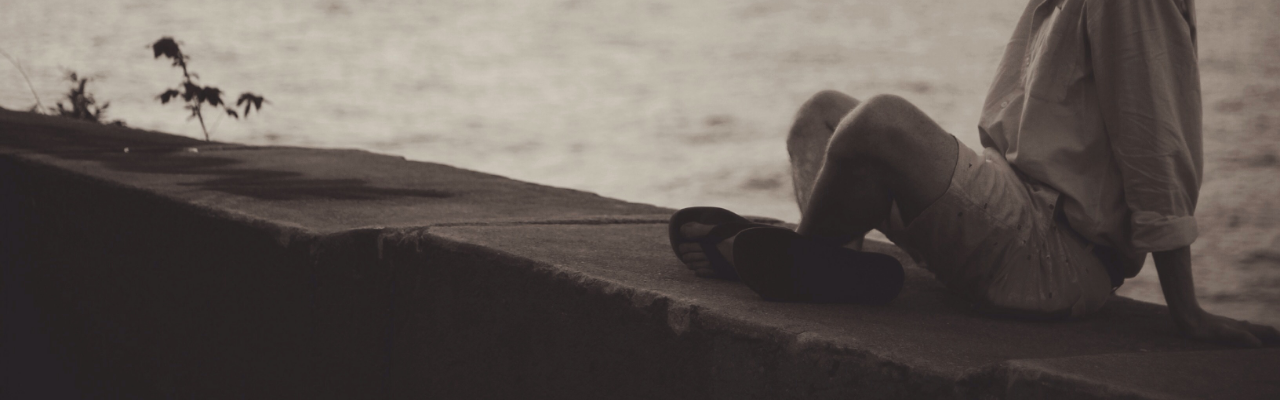
==== commit 5e439609: "g" ====
--- a/index.html
+++ b/index.html
@@ -36,10 +36,27 @@
             });
         });
     </script>
-
+    <link rel="stylesheet" href="./css/loading.css">
 </head>
 
 <body>
+    <div class="lading">
+            <div style="text-align:center;clear:both;">
+                    <script src="/gg_bd_ad_720x90.js" type="text/javascript"></script>
+                    <script src="/follow.js" type="text/javascript"></script>
+                    </div>
+                      <div class='base'>
+                      <div class='cube'></div>
+                      <div class='cube'></div>
+                      <div class='cube'></div>
+                      <div class='cube'></div>
+                      <div class='cube'></div>
+                      <div class='cube'></div>
+                      <div class='cube'></div>
+                      <div class='cube'></div>
+                      <div class='cube'></div>
+                    </div>
+    </div>
     <div class="container">
         <div class="warrper1 item">
             <div id="slide" class="slide">
@@ -122,10 +139,10 @@
             <div class="list hide">
                 <strong>工作经历</strong><br>
                 <span>时间：2018.12-2019.5</span><br>
-                <span>岗位：前端实习生</span>
+                <span>岗位：前端实习生</span><br>
                 <span>主要职责：<br>1、辅助技术开发<br>
                     2、书写静态网页，和微小组件<br>
-
+                    3、切psd图
             </div>
         </div>
         <div class="btnbox hide">
--- a/css/loading.css
+++ b/css/loading.css
@@ -0,0 +1,85 @@
+.lading{
+    width: 100vw;
+    height: 100vh;
+    background-color: #dedede;
+    font-size: 12px;
+    position: fixed;
+    top: 0;
+    left: 0;
+    z-index: 100;
+}
+.base {
+    height: 9em;
+    left: 50%;
+    margin: -7.5em;
+    padding: 3em;
+    position: absolute;
+    top: 50%;
+    width: 9em;
+    transform: rotateX(45deg) rotateZ(45deg);
+    transform-style: preserve-3d;
+  }
+  
+  .cube,
+  .cube:after,
+  .cube:before {
+    content: '';
+    float: left;
+    height: 3em;
+    position: absolute;
+    width: 3em;
+  }
+  
+  /* Top */
+  .cube {
+    background-color: #05afd1;
+    position: relative;
+    transform: translateZ(3em);
+    transform-style: preserve-3d;
+    transition: .25s;
+    box-shadow: 13em 13em 1.5em rgba(0, 0, 0, 0.1);
+    animation: anim 1s infinite;
+  }
+  .cube:after {
+    background-color: #049dbc;
+    transform: rotateX(-90deg) translateY(3em);
+    transform-origin: 100% 100%;
+  }
+  .cube:before {
+    background-color: #048ca7;
+    transform: rotateY(90deg) translateX(3em);
+    transform-origin: 100% 0;
+  }
+  .cube:nth-child(1) {
+    animation-delay: 0.05s;
+  }
+  .cube:nth-child(2) {
+    animation-delay: 0.1s;
+  }
+  .cube:nth-child(3) {
+    animation-delay: 0.15s;
+  }
+  .cube:nth-child(4) {
+    animation-delay: 0.2s;
+  }
+  .cube:nth-child(5) {
+    animation-delay: 0.25s;
+  }
+  .cube:nth-child(6) {
+    animation-delay: 0.3s;
+  }
+  .cube:nth-child(7) {
+    animation-delay: 0.35s;
+  }
+  .cube:nth-child(8) {
+    animation-delay: 0.4s;
+  }
+  .cube:nth-child(9) {
+    animation-delay: 0.45s;
+  }
+  
+  @keyframes anim {
+    50% {
+      transform: translateZ(0.5em);
+    }
+  }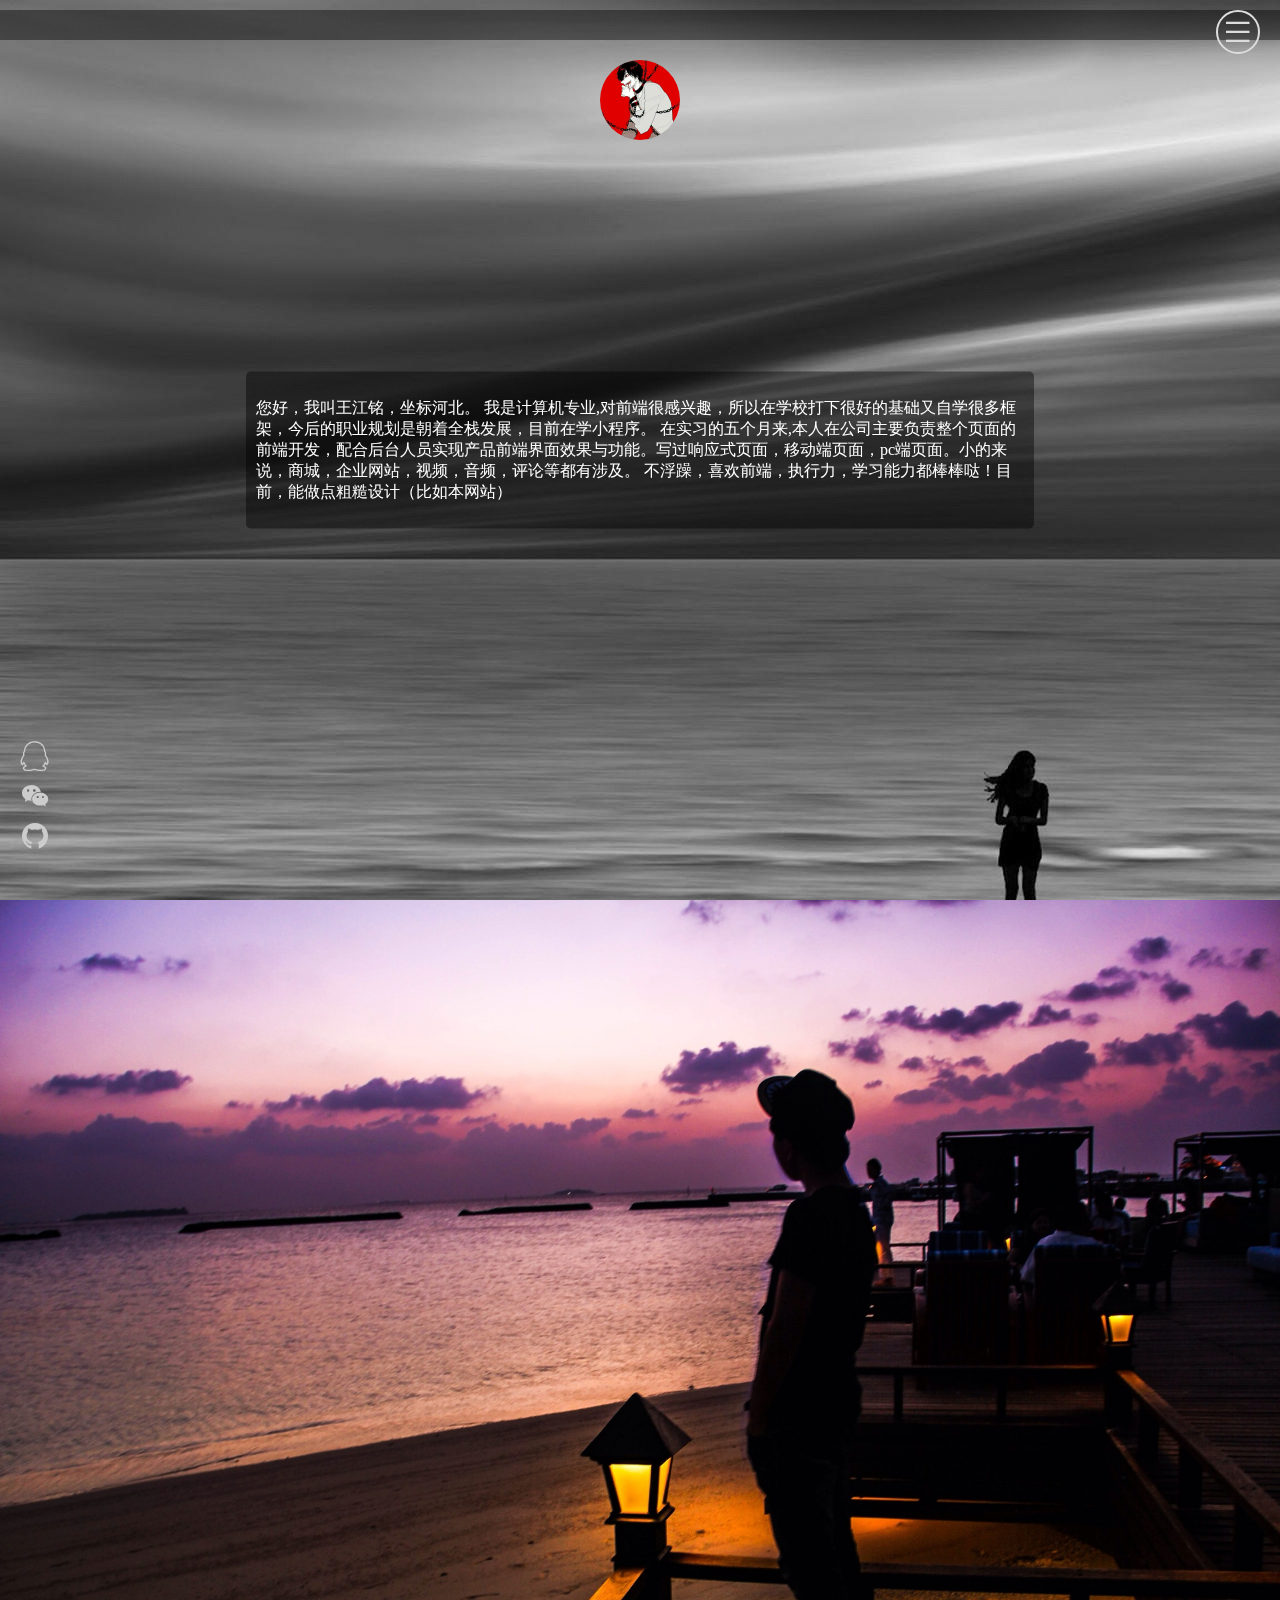
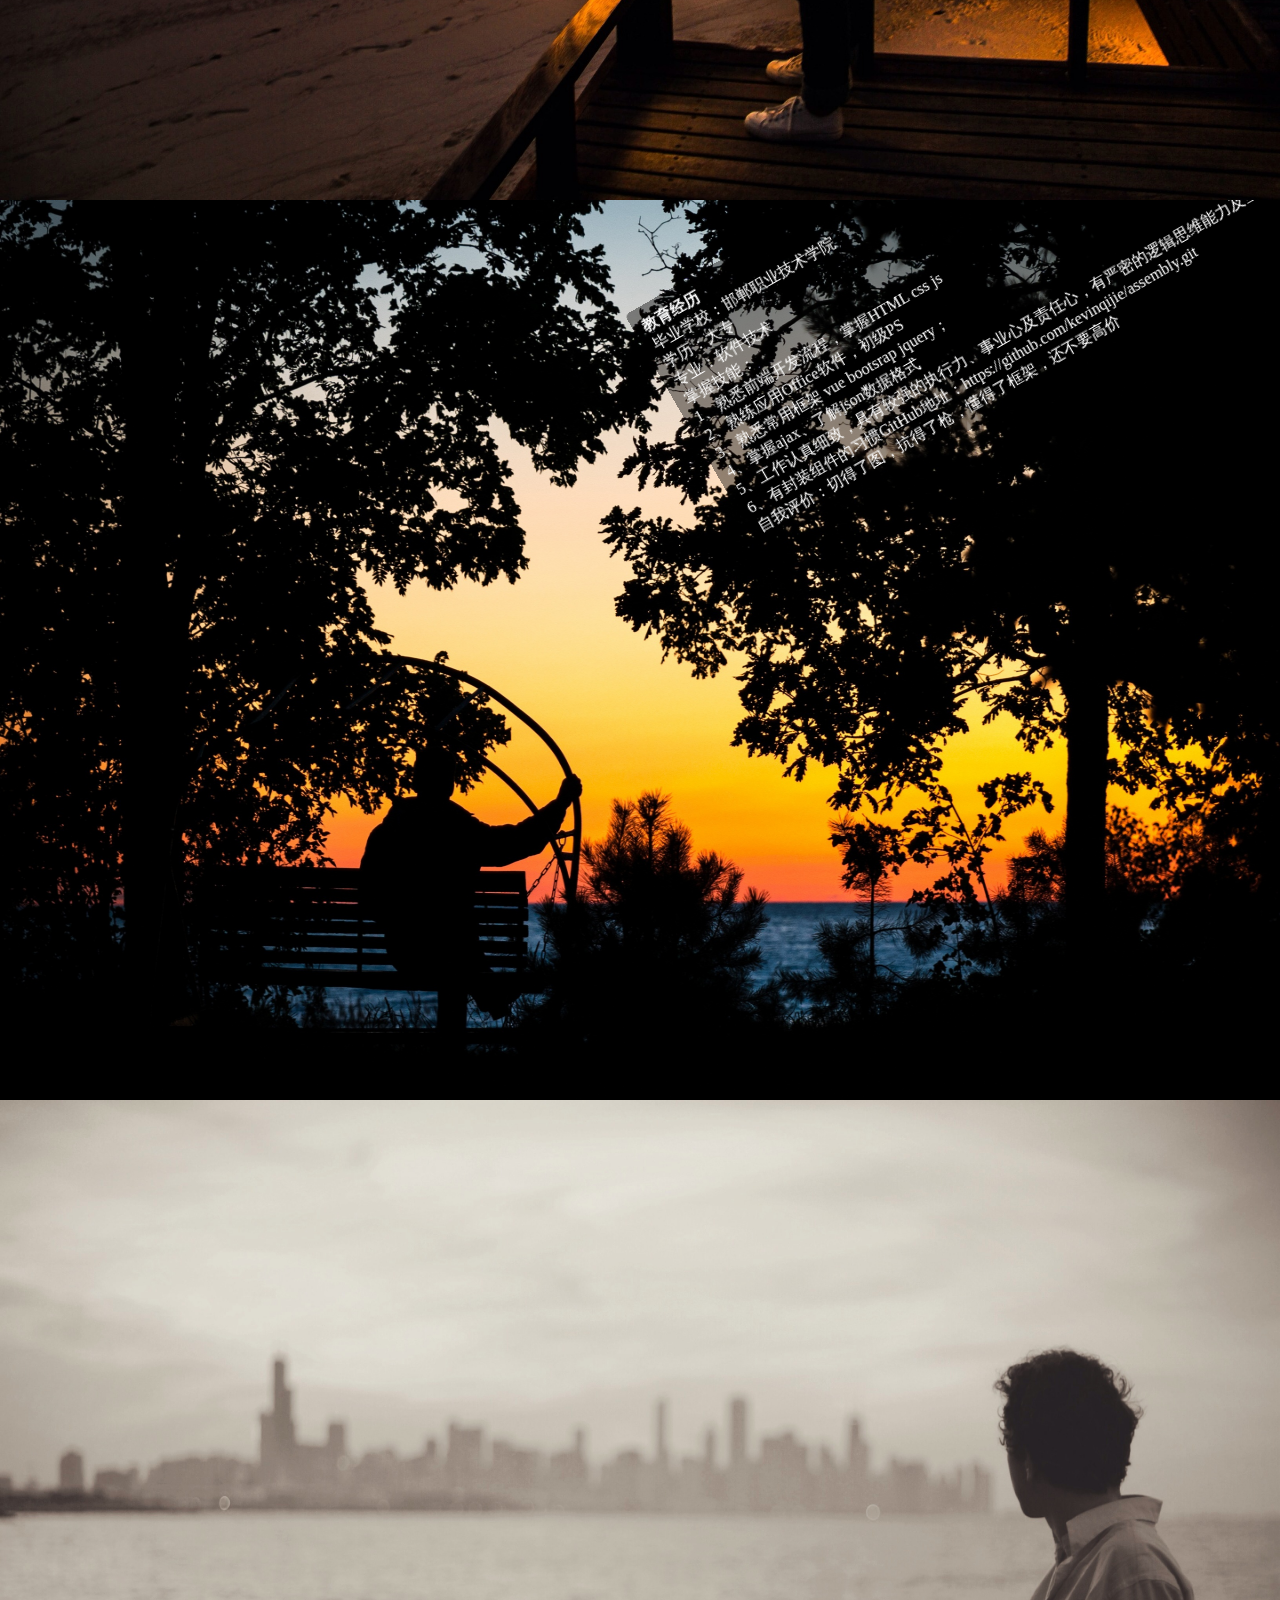
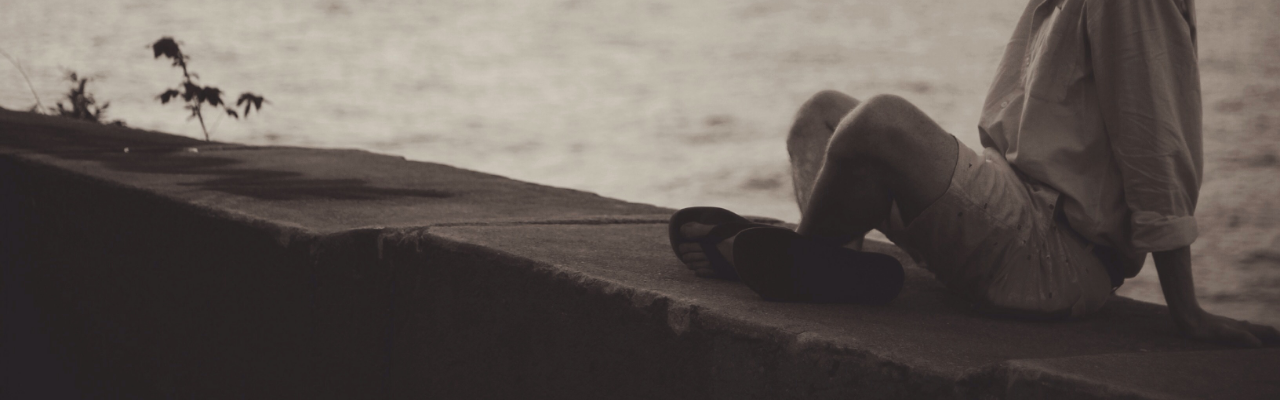
==== commit 740b1621: "g6" ====
--- a/index.html
+++ b/index.html
@@ -8,6 +8,7 @@
     <title>王江铭的个人博客</title>
     <link rel="stylesheet" href="./css/index.css">
     <script type="text/javascript" src="./lib/jquery-1.11.2.min.js"></script>
+  
     <link rel="stylesheet" href="./src/css/style.css">
     <script src="./src/vmc.slide.js"></script>
     <script src="./src/vmc.slide.effects.js"></script>
@@ -34,6 +35,9 @@
                 sideButton: false,
                 hoverStop: false
             });
+          
+                
+            )
         });
     </script>
     <link rel="stylesheet" href="./css/loading.css">
@@ -99,7 +103,7 @@
                             <li>项目介绍：前段时间构思的毕设作品，类似空间留言系统，我曾想做成 <span>这样<i class="Expect"></i></span>  ，可没想做成 <span>这样<i class="reality"></i></span>  ，麻雀虽小不过五脏俱全，增删改查还能评论点赞；
                             </li>
                             <li>工作内容：设计项目原型，数据交互方式，构建项目，利用谷歌firebases实时数据库搭建后台（ps：如需访问请用科学上网）；</li>
-                            <li>项目地址:</li>
+                            <li>项目地址: <a href="https://kevinqijie.github.io/messageboards.github.io/dist/index.html" target="biank">https://kevinqijie.github.io/messageboards.github.io/dist/index.html</a> </li>
                         </ul>
                     </div>
                     <div class="card card2" style=" display: none">
@@ -161,15 +165,21 @@
                 </li>
                 <li class="iconfont ">&#xe883 <span class="tip w"></span>
                 </li>
-                <li class="iconfont ">&#xe885<a href="https://github.com/kevinqijie?tab=repositories"
-                        class="tip g">https://github.com/kevinqijie?tab=repositories</a>
+                <li class="iconfont ">&#xe885<span class="tip g" id="ot">
+                  
+                </span>
                 </li>
             </ul>
 
         </div>
         <audio autoplay='autoplay'  src="./img/bg.mp3">您的浏览器不支持 audio 标签。</audio>
     </div>
-    <div class="welt"><span class="an"> 温馨提示，本站加了bgm可是谷歌浏览器不默认自动播放，如需要请自行百度</span></div>
+    <div class="welt"><span class="an"> 温馨提示，首次加载会很慢我也不知道什么原因，本站加了bgm可是谷歌浏览器不默认自动播放，如需要请自行百度</span></div>
+  
+    
+    <script> 
+   
+    </script>
     <script src="./js/index.js"></script>
 
 </body>
--- a/css/index.css
+++ b/css/index.css
@@ -52,9 +52,9 @@
     width: 100vw;
     background: rgba(0, 0, 0, .42);
     color: #fff;
-    z-index: 88;
+    z-index: 108;
     height: 30px;
-    display: none;
+   
 }
 .welt .an{
     height: 30px;
@@ -63,7 +63,7 @@
     position: absolute;
     left: 2000px;
     transition: all 5s ;
-    /* animation: an 25s linear infinite; */
+    animation: an 25s linear infinite;
 }
 @keyframes an{ 
     0%{left: 1600px;}
@@ -184,7 +184,7 @@
     height: 100%;
     padding:5px;
     box-sizing: border-box;
-    border: 3px #fff solid;
+    /* border: 3px #fff solid; */
     border-radius: 5px;
 }
 .card ul li {
@@ -368,7 +368,7 @@
 .callbox {
     position: fixed;
     left: 10px;
-    bottom: 30px;
+    bottom: 40px;
     z-index: 99;
 }
 
@@ -379,8 +379,8 @@
     display: flex;
     flex-wrap: wrap;
     cursor: pointer;
-
-    align-items: center;
+    height: 30px;
+    
 }
 
 .callbox ul li .tip {
@@ -388,17 +388,16 @@
     width: 100px;
     height: 100px;
     font-size: 12px;
-
     margin-left: 30px;
     border: 5px #fff solid;
     text-align: center;
     border-radius: 5px;
     position: relative;
-
+    top:-35px;
 }
 
 .callbox ul li .tip::before {
-    display: inline-block;
+  
     content: '';
     border-right: 10px solid #fff;
     border-bottom: 10px solid transparent;
@@ -412,20 +411,19 @@
 .callbox ul li .tip.q {
     background: url(../img/15.jpg) no-repeat;
     background-size: 100% 100%;
+  
 }
 
 .callbox ul li .tip.w {
     background: url(../img/14.jpg) no-repeat;
     background-size: 100% 100%;
+   
 }
 
 .callbox ul li .tip.g {
-    width: 300px;
-    font-weight: bold;
-    height: 50px;
-    line-height: 50px;
-
-}
+    background: url(../img/21.png) no-repeat;
+    background-size: 100% 100%;
+  }
 
 .callbox ul li:hover .tip {
     display: inline-block;
